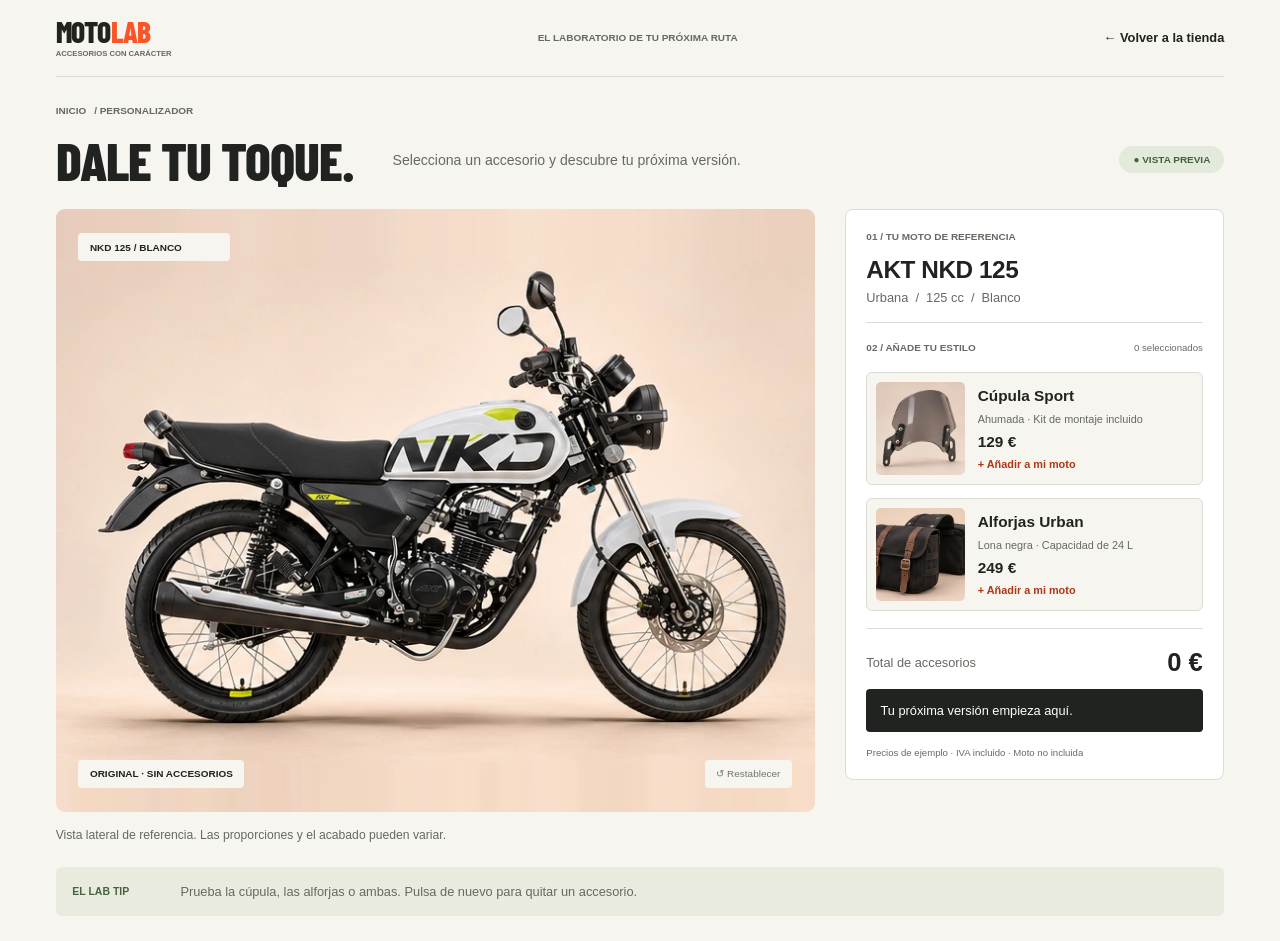
==== frontend/editor.html @ 164ee86b "Integra la landing MotoLab y el personalizador de la NKD 125" ====
<!doctype html>
<html lang="es">
<head>
  <meta charset="utf-8">
  <meta name="viewport" content="width=device-width, initial-scale=1">
  <meta name="theme-color" content="#f7f5f0">
  <title>Personaliza tu NKD 125 · MotoLab</title>
  <link rel="stylesheet" href="css/base.css">
  <link rel="stylesheet" href="css/editor.css">
  <script type="module" src="js/editor.js"></script>
</head>
<body>
  <a class="skip" href="#contenido">Saltar al contenido</a>
  <header class="topbar wrap">
    <a class="brand" href="index.html" aria-label="MotoLab, inicio">MOTO<span>LAB</span><small>Accesorios con carácter</small></a>
    <span class="eyebrow studio">El laboratorio de tu próxima ruta</span>
    <a class="text-link" href="index.html">← Volver a la tienda</a>
  </header>
  <main class="wrap editor" id="contenido">
    <nav class="eyebrow crumbs" aria-label="Ruta de navegación"><a href="index.html">Inicio</a> / Personalizador</nav>
    <div class="editor-title"><h1>Dale tu toque.</h1><p>Selecciona un accesorio y descubre tu próxima versión.</p><span class="preview">● Vista previa</span></div>
    <div class="workbench">
      <figure><div class="scene">
        <img class="base-bike" src="assets/img/nkd-125.webp" width="768" height="610" alt="Vista lateral de la NKD 125 blanca">
        <div id="capas" aria-hidden="true"></div>
        <span class="tag model-tag">NKD 125 / Blanco</span>
        <div class="scene-controls"><span class="tag" id="combinacion">Original · Sin accesorios</span><button class="tag" id="reset" type="button">↺ Restablecer</button></div>
      </div><figcaption>Vista lateral de referencia. Las proporciones y el acabado pueden variar.</figcaption></figure>
      <section class="panel" aria-label="Configuración de accesorios">
        <p class="eyebrow">01 / Tu moto de referencia</p><h2>AKT NKD 125</h2><p class="description">Urbana &nbsp;/&nbsp; 125 cc &nbsp;/&nbsp; Blanco</p>
        <div class="panel-subhead"><span class="eyebrow">02 / Añade tu estilo</span><small id="cantidad">0 seleccionados</small></div>
        <div id="opciones"></div><noscript>Activa JavaScript para probar los accesorios.</noscript>
        <div class="total"><span>Total de accesorios</span><strong id="precio">0 €</strong></div>
        <p id="estado" class="message" role="status"></p><small class="disclaimer">Precios de ejemplo · IVA incluido · Moto no incluida</small>
      </section>
    </div>
    <aside class="tip"><strong>El Lab Tip</strong><span>Prueba la cúpula, las alforjas o ambas. Pulsa de nuevo para quitar un accesorio.</span></aside>
  </main>
</body>
</html>
---- frontend/css/base.css ----
@font-face {
  font-family: "Barlow Condensed";
  src: url("../assets/fonts/barlow-condensed-800.woff2") format("woff2");
  font-weight: 800;
  font-display: swap;
}
:root {
  --paper: #f7f5f0;
  --ink: #20231f;
  --muted: #646a62;
  --orange: #fa5428;
  --line: #dcdcd4;
  --display: "Barlow Condensed", Impact, sans-serif;
  color: var(--ink);
  background: var(--paper);
  font-family: Arial, Helvetica, sans-serif;
  scroll-behavior: smooth;
}
* { box-sizing: border-box; }
body, figure, h1, h2, h3, p { margin: 0; }
img { display: block; max-width: 100%; }
button { font: inherit; cursor: pointer; }
a { color: inherit; text-decoration: none; }
a:focus-visible, button:focus-visible { outline: 3px solid #225bbc; outline-offset: 4px; }
.wrap { width: min(91.3%, 1440px); margin-inline: auto; }
h1, h2, .brand { font-family: var(--display); font-weight: 800; text-transform: uppercase; }
h1, h2 { line-height: .97; letter-spacing: -.018em; }
h2 { font-size: clamp(2rem, 3.4vw, 3.6rem); }
h3 { font-size: clamp(1rem, 1.4vw, 1.35rem); line-height: 1.25; }
.eyebrow, .tag, .preview { font-size: clamp(.6rem, .78vw, .75rem); font-weight: 700; text-transform: uppercase; }
.eyebrow { color: var(--muted); }
.topbar { display: flex; align-items: center; justify-content: space-between; gap: 1.5rem; min-height: clamp(68px, 6vw, 94px); border-bottom: 1px solid var(--line); }
.brand { display: inline-block; font-size: clamp(1.65rem, 2.3vw, 2.4rem); line-height: .88; letter-spacing: -.025em; }
.brand span { color: var(--orange); }
.brand small { display: block; margin-top: .32rem; font: 600 clamp(.47rem, .6vw, .64rem)/1 Arial, sans-serif; color: var(--muted); letter-spacing: 0; }
.btn { display: inline-flex; align-items: center; justify-content: space-between; gap: clamp(1.5rem, 4vw, 4rem); border-radius: 6px; background: var(--orange); color: #fff; padding: .9em 1.3em; min-height: 44px; font-size: clamp(.8rem, 1vw, 1rem); font-weight: 700; }
.btn span { position: relative; width: .9em; height: .9em; font-size: 1.1rem; color: transparent; }
.btn span::before, .btn span::after { content: ""; position: absolute; }
.btn span::before { width: 85%; height: 1.5px; right: 0; top: 0; background: white; transform-origin: right center; transform: rotate(-45deg); }
.btn span::after { width: 60%; height: 60%; top: 0; right: 0; border-top: 1.5px solid white; border-right: 1.5px solid white; }
.btn:hover { background: #d94720; }
.btn.dark { background: var(--ink); }
.btn.dark:hover { background: #383c35; }
.text-link { display: inline-flex; align-items: center; gap: .5rem; font-size: clamp(.8rem, 1vw, 1rem); font-weight: 600; }
.text-link:hover, nav a:hover { text-decoration: underline; text-underline-offset: 4px; }
.tag { display: inline-block; border: 0; background: var(--paper); color: var(--ink); border-radius: 4px; padding: .85em 1.15em; }
.model-tag { position: absolute; left: 3%; top: 4%; min-width: 20%; }
.skip { position: fixed; z-index: 4; top: .5rem; left: .5rem; transform: translateY(-170%); background: white; padding: .75rem; }
.skip:focus { transform: none; }
@media (prefers-reduced-motion: reduce) { :root { scroll-behavior: auto; } }
[hidden] { display: none !important; }
.sr-only { position: absolute; width: 1px; height: 1px; overflow: hidden; clip-path: inset(50%); white-space: nowrap; }
---- frontend/css/editor.css ----
.crumbs { display: flex; gap: .5rem; margin-block: 2.2vw 1.4vw; }
.editor-title { display: flex; align-items: center; gap: 3vw; margin-bottom: 1.8vw; }
.editor-title h1 { font-size: clamp(2.8rem, 4.2vw, 4.6rem); }
.editor-title p, figure figcaption, .description, .panel-subhead small, .total span, .tip span, .disclaimer { color: var(--muted); }
.editor-title p { font-size: clamp(.85rem, 1.1vw, 1.1rem); }
.preview { margin-left: auto; white-space: nowrap; background: #e3eadb; color: #42613d; padding: .8em 1.4em; border-radius: 2em; }
.workbench { display: grid; grid-template-columns: 2fr 1fr; align-items: start; gap: 2.6%; }
.scene { position: relative; overflow: hidden; border-radius: 9px; background: #e6d6c6; }
.base-bike { width: 100%; height: auto; }
.scene-controls { position: absolute; inset: auto 3% 4%; display: flex; justify-content: space-between; align-items: center; gap: .4rem; }
.scene-controls button { text-transform: none; font-weight: 500; }
.scene-controls button:disabled { color: #71756e; cursor: default; }
.scene-controls button:enabled:hover { background: var(--ink); color: white; }
.layer { position: absolute; height: auto; pointer-events: none; }
.layer-cupula { width: 7.6%; height: 18%; left: 72%; top: 16.2%; }
.layer-alforjas { width: 22%; left: 10%; top: 38.4%; }
figure figcaption { margin-top: 1rem; font-size: clamp(.72rem, .95vw, .95rem); }
.panel { background: #fff; border: 1px solid var(--line); border-radius: 8px; padding: clamp(1rem, 1.6vw, 2rem); }
.panel h2 { font: 700 clamp(1.3rem, 1.9vw, 2rem)/1.2 Arial, sans-serif; text-transform: none; margin-block: .55em .25em; }
.description, .total span { font-size: clamp(.8rem, 1vw, 1rem); }
.panel-subhead, .total { display: flex; align-items: center; justify-content: space-between; gap: .5rem; padding-block: 1.5vw; border-top: 1px solid var(--line); margin-top: 1.3vw; }
.panel-subhead small, .disclaimer { font-size: clamp(.6rem, .75vw, .75rem); }
#opciones { display: grid; gap: 1vw; }
.option { width: 100%; display: grid; grid-template-columns: 28% 1fr; gap: 1vw; text-align: left; align-items: center; padding: .7vw; border: 1px solid var(--line); border-radius: 6px; background: var(--paper); color: var(--ink); }
.option[aria-pressed="true"] { border-color: var(--orange); background: #fff1e8; }
.option:hover { border-color: var(--orange); }
.option img { width: 100%; aspect-ratio: .95; object-fit: cover; border-radius: 5px; }
.option-copy { display: grid; gap: .6vw; }
.option-copy strong, .option-price { font-size: clamp(.86rem, 1.2vw, 1.2rem); }
.option-copy small { color: var(--muted); font-size: clamp(.68rem, .8vw, .85rem); }
.option-copy .action { color: #af3617; font-weight: 700; }
.total { padding-bottom: .9vw; }
.total strong { font-size: clamp(1.5rem, 2vw, 2.1rem); }
.message { background: var(--ink); border-radius: 4px; color: white; padding: 1.1em; font-size: clamp(.8rem, .96vw, .97rem); }
.disclaimer { display: block; margin-top: 1.2vw; }
.tip { display: flex; align-items: center; gap: 4vw; padding: 1.3em; margin-block: 2vw; background: #e9ebdf; border-radius: 6px; font-size: clamp(.8rem, .96vw, 1rem); }
.tip strong { white-space: nowrap; text-transform: uppercase; font-size: .82em; color: #486241; }
@media (max-width: 760px) {
  .studio { display: none; }
  .editor { padding-bottom: 1rem; }
  .crumbs { margin-block: 1.3rem; }
  .editor-title { flex-wrap: wrap; gap: .7rem; margin-bottom: 1.2rem; }
  .editor-title p { order: 3; width: 100%; }
  .preview { padding: .65em; }
  .workbench { grid-template-columns: 1fr; gap: 1.2rem; }
  .panel-subhead, .total { padding-block: 1rem; margin-top: 1rem; }
  #opciones { gap: .75rem; }
  .option { padding: .65rem; grid-template-columns: 4.7rem 1fr; gap: 1rem; }
  .option-copy { gap: .35rem; }
  .disclaimer, .tip { margin-top: 1rem; }
}
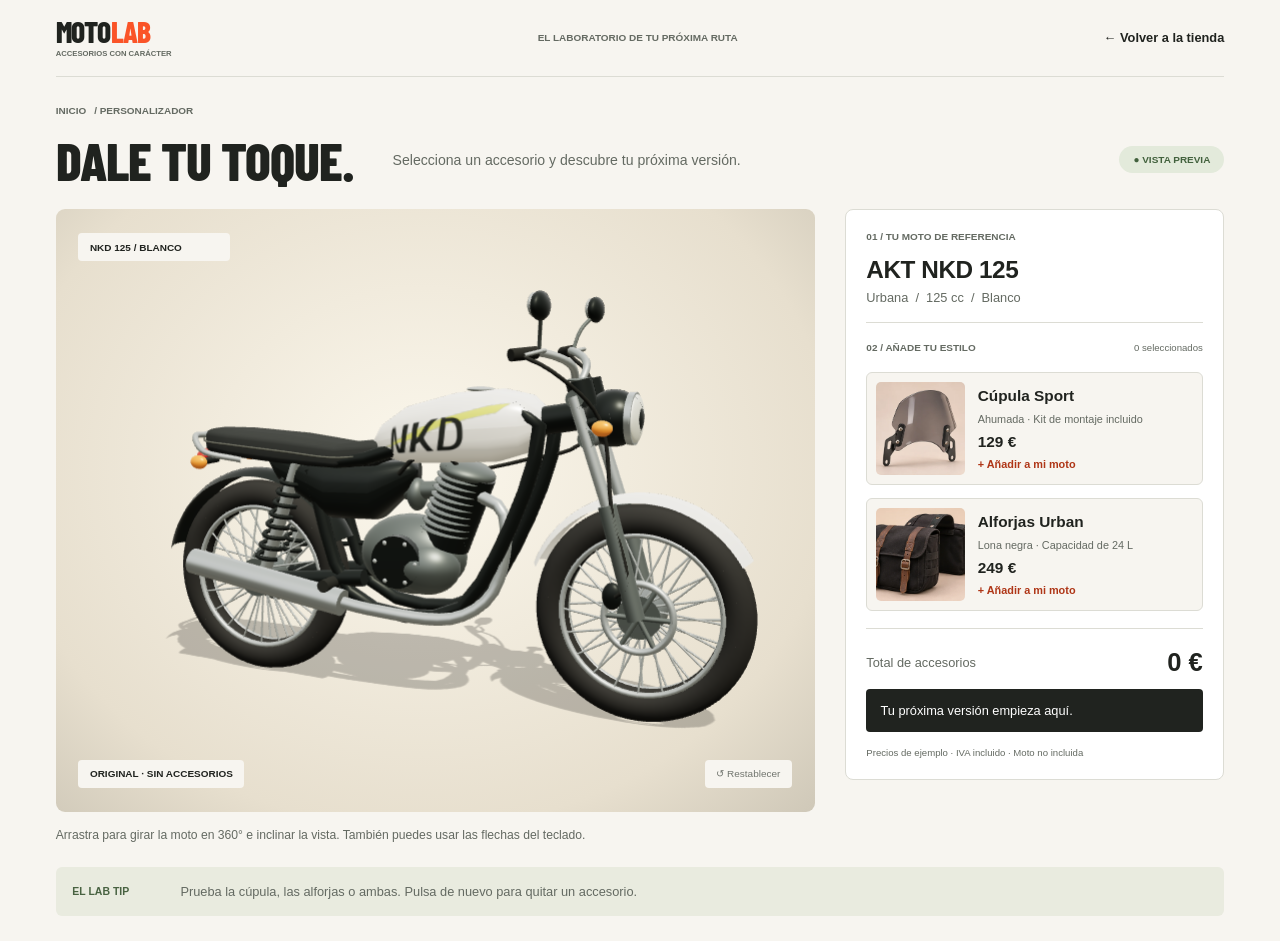
==== commit 586ca2aa: "Implementación del visor 3D" ====
--- a/frontend/editor.html
+++ b/frontend/editor.html
@@ -23,9 +23,10 @@
       <figure><div class="scene">
         <img class="base-bike" src="assets/img/nkd-125.webp" width="768" height="610" alt="Vista lateral de la NKD 125 blanca">
         <div id="capas" aria-hidden="true"></div>
+        <canvas id="visor" tabindex="0" aria-label="Modelo 3D de la NKD 125" aria-describedby="ayuda-visor" hidden></canvas>
         <span class="tag model-tag">NKD 125 / Blanco</span>
         <div class="scene-controls"><span class="tag" id="combinacion">Original · Sin accesorios</span><button class="tag" id="reset" type="button">↺ Restablecer</button></div>
-      </div><figcaption>Vista lateral de referencia. Las proporciones y el acabado pueden variar.</figcaption></figure>
+      </div><figcaption id="ayuda-visor">Vista lateral de referencia. Las proporciones y el acabado pueden variar.</figcaption></figure>
       <section class="panel" aria-label="Configuración de accesorios">
         <p class="eyebrow">01 / Tu moto de referencia</p><h2>AKT NKD 125</h2><p class="description">Urbana &nbsp;/&nbsp; 125 cc &nbsp;/&nbsp; Blanco</p>
         <div class="panel-subhead"><span class="eyebrow">02 / Añade tu estilo</span><small id="cantidad">0 seleccionados</small></div>
--- a/frontend/css/editor.css
+++ b/frontend/css/editor.css
@@ -6,6 +6,10 @@
 .preview { margin-left: auto; white-space: nowrap; background: #e3eadb; color: #42613d; padding: .8em 1.4em; border-radius: 2em; }
 .workbench { display: grid; grid-template-columns: 2fr 1fr; align-items: start; gap: 2.6%; }
 .scene { position: relative; overflow: hidden; border-radius: 9px; background: #e6d6c6; }
+#visor { display: block; width: 100%; aspect-ratio: 768 / 610; height: auto; touch-action: none; cursor: grab; background: radial-gradient(ellipse at 48% 43%, #fbf7ec, #e7dfce 74%, #cfc8b8); }
+#visor:active { cursor: grabbing; }
+#visor:focus-visible { outline: 3px solid #225bbc; outline-offset: -4px; }
+.model-tag, #combinacion { pointer-events: none; }
 .base-bike { width: 100%; height: auto; }
 .scene-controls { position: absolute; inset: auto 3% 4%; display: flex; justify-content: space-between; align-items: center; gap: .4rem; }
 .scene-controls button { text-transform: none; font-weight: 500; }
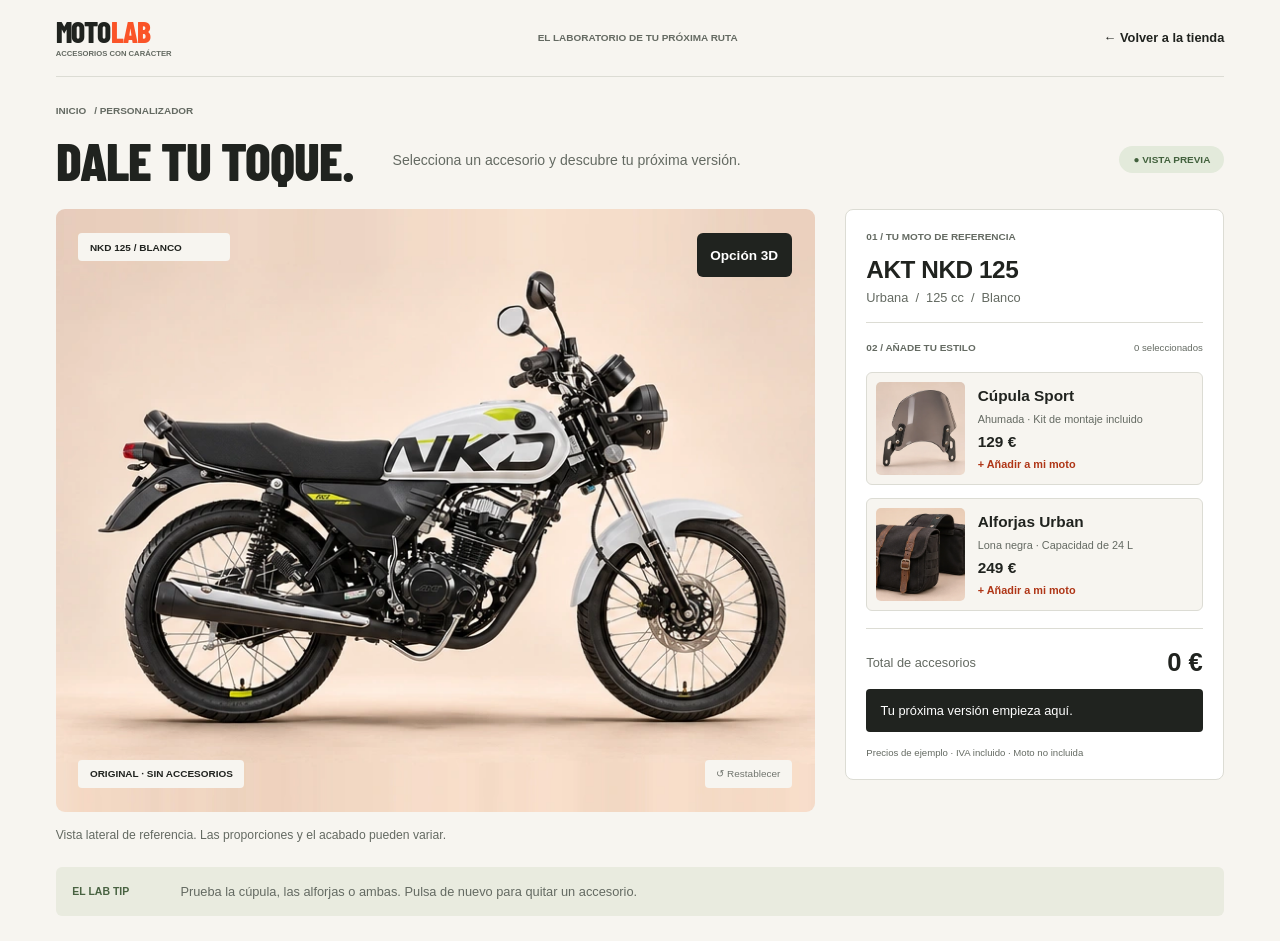
==== commit 1fa8659d: "Permite alternar entre la imagen de referencia y el visor 3D" ====
--- a/frontend/editor.html
+++ b/frontend/editor.html
@@ -23,10 +23,11 @@
       <figure><div class="scene">
         <img class="base-bike" src="assets/img/nkd-125.webp" width="768" height="610" alt="Vista lateral de la NKD 125 blanca">
         <div id="capas" aria-hidden="true"></div>
+        <button type="button" id="cambiar-vista" aria-controls="visor" aria-expanded="false" hidden>Opción 3D</button>
         <canvas id="visor" tabindex="0" aria-label="Modelo 3D de la NKD 125" aria-describedby="ayuda-visor" hidden></canvas>
         <span class="tag model-tag">NKD 125 / Blanco</span>
         <div class="scene-controls"><span class="tag" id="combinacion">Original · Sin accesorios</span><button class="tag" id="reset" type="button">↺ Restablecer</button></div>
-      </div><figcaption id="ayuda-visor">Vista lateral de referencia. Las proporciones y el acabado pueden variar.</figcaption></figure>
+      </div><figcaption id="ayuda-visor" aria-live="polite">Vista lateral de referencia. Las proporciones y el acabado pueden variar.</figcaption></figure>
       <section class="panel" aria-label="Configuración de accesorios">
         <p class="eyebrow">01 / Tu moto de referencia</p><h2>AKT NKD 125</h2><p class="description">Urbana &nbsp;/&nbsp; 125 cc &nbsp;/&nbsp; Blanco</p>
         <div class="panel-subhead"><span class="eyebrow">02 / Añade tu estilo</span><small id="cantidad">0 seleccionados</small></div>
--- a/frontend/css/editor.css
+++ b/frontend/css/editor.css
@@ -9,6 +9,9 @@
 #visor { display: block; width: 100%; aspect-ratio: 768 / 610; height: auto; touch-action: none; cursor: grab; background: radial-gradient(ellipse at 48% 43%, #fbf7ec, #e7dfce 74%, #cfc8b8); }
 #visor:active { cursor: grabbing; }
 #visor:focus-visible { outline: 3px solid #225bbc; outline-offset: -4px; }
+#cambiar-vista { position: absolute; top: 4%; right: 3%; z-index: 1; min-height: 44px; padding: .65em 1em; border: 0; border-radius: 6px; background: var(--ink); color: white; font-size: .85rem; font-weight: 700; }
+#cambiar-vista:enabled:hover { background: #393e36; }
+#cambiar-vista:disabled { background: var(--muted); cursor: default; }
 .model-tag, #combinacion { pointer-events: none; }
 .base-bike { width: 100%; height: auto; }
 .scene-controls { position: absolute; inset: auto 3% 4%; display: flex; justify-content: space-between; align-items: center; gap: .4rem; }
